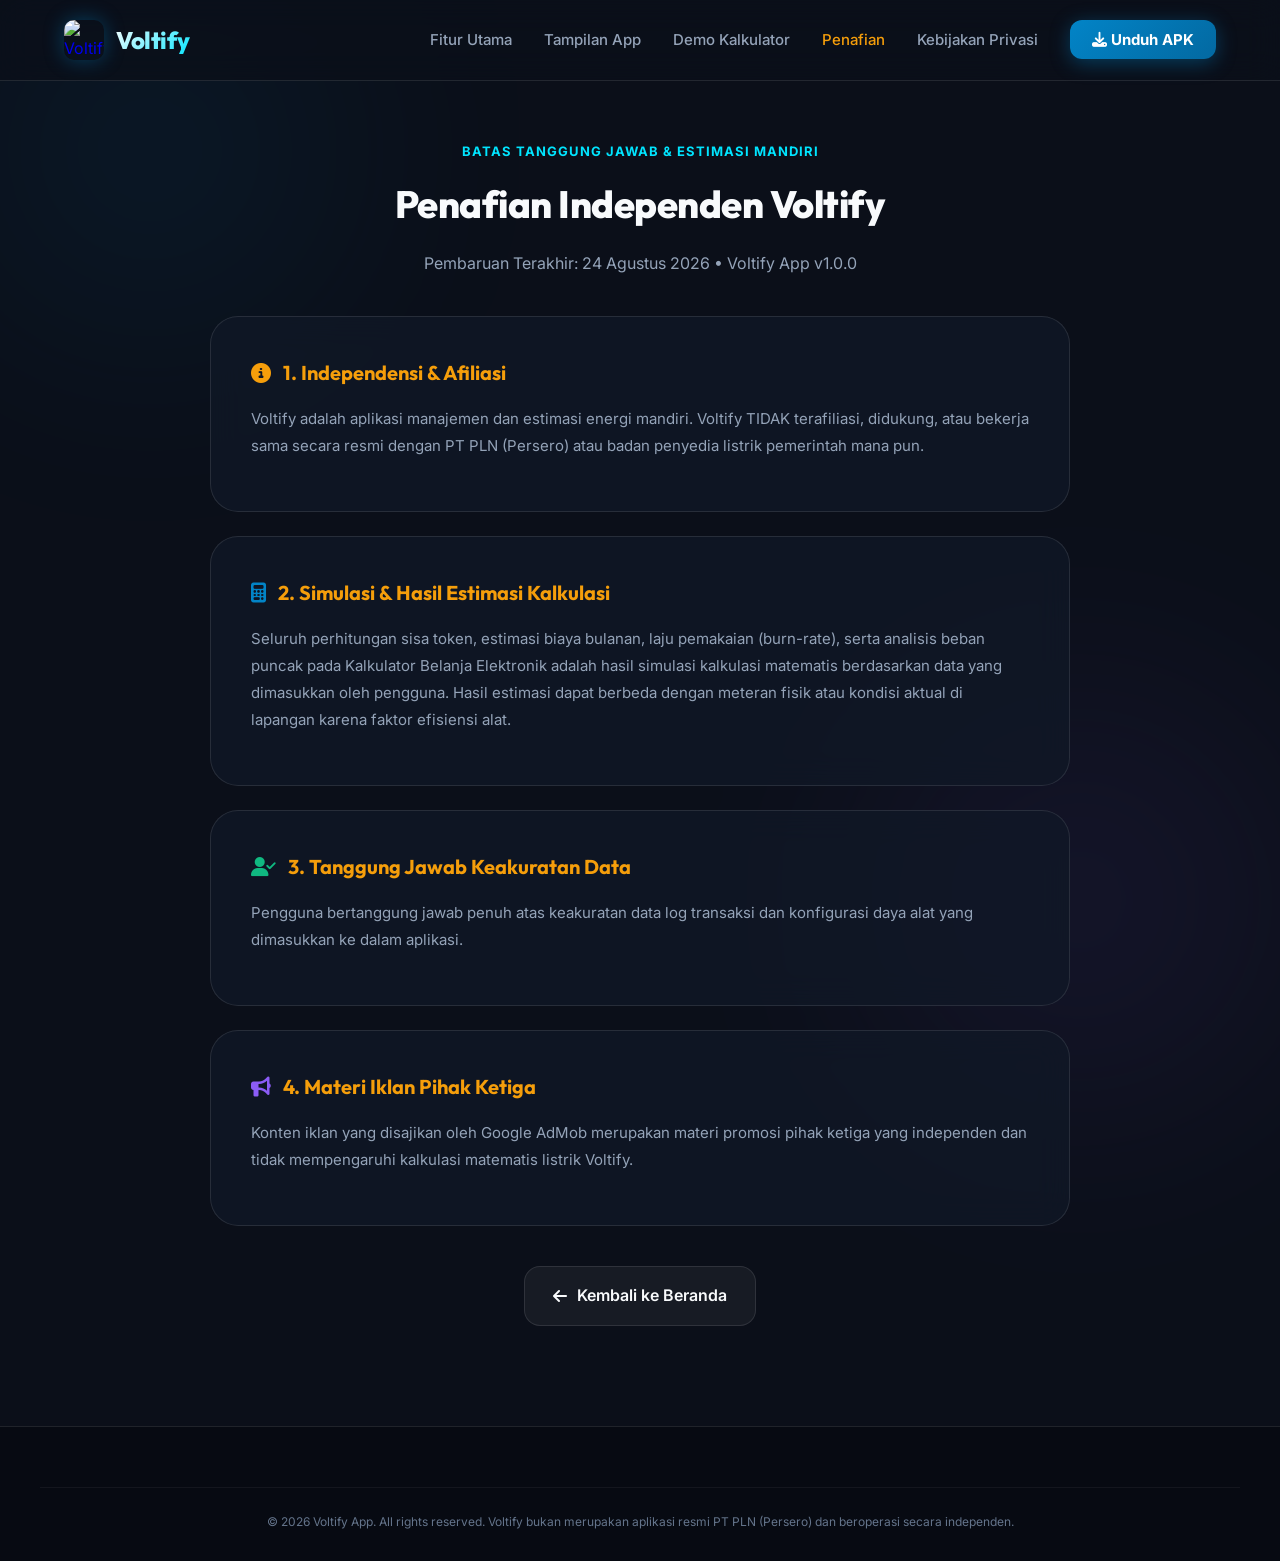
==== disclaimer.html @ 9cc05deb "first commit" ====
<!DOCTYPE html>
<html lang="id">
<head>
  <meta charset="UTF-8">
  <meta name="viewport" content="width=device-width, initial-scale=1.0">
  <title>Disclaimer (Penafian) - Voltify</title>
  <meta name="description" content="Penafian resmi aplikasi Voltify. Penafian independen mandiri non-PLN dan batasan estimasi kalkulasi listrik.">
  <link rel="icon" type="image/png" href="../assets/images/voltify_logo.png">
  <link rel="stylesheet" href="style.css">
  <link rel="stylesheet" href="https://cdnjs.cloudflare.com/ajax/libs/font-awesome/6.4.0/css/all.min.css">
  <style>
    .legal-content {
      padding: 60px 0 100px;
      max-width: 860px;
      margin: 0 auto;
    }
    .legal-card {
      background: var(--card-bg);
      backdrop-filter: blur(16px);
      border: 1px solid var(--card-border);
      border-radius: 28px;
      padding: 40px;
      margin-bottom: 24px;
    }
    .legal-card h2 {
      font-family: var(--font-heading);
      font-size: 20px;
      color: var(--amber-accent);
      margin-bottom: 16px;
      display: flex;
      align-items: center;
      gap: 12px;
    }
    .legal-card p {
      color: var(--text-muted);
      font-size: 15px;
      line-height: 1.8;
      margin-bottom: 12px;
    }
  </style>
</head>
<body>

  <!-- Ambient Lighting Background -->
  <div class="ambient-orb orb-1"></div>
  <div class="ambient-orb orb-2"></div>

  <!-- Header / Navbar -->
  <header>
    <div class="container navbar">
      <a href="index.html" class="brand-logo">
        <img src="../assets/images/voltify_logo.png" alt="Voltify Logo">
        <span class="brand-title">Voltify</span>
      </a>
      <ul class="nav-links">
        <li><a href="index.html#features">Fitur Utama</a></li>
        <li><a href="index.html#showcase">Tampilan App</a></li>
        <li><a href="index.html#calculator">Demo Kalkulator</a></li>
        <li><a href="disclaimer.html" style="color: var(--amber-accent);">Penafian</a></li>
        <li><a href="privacy.html">Kebijakan Privasi</a></li>
        <li><a href="index.html#download" class="btn-cta-nav"><i class="fas fa-download"></i> Unduh APK</a></li>
      </ul>
    </div>
  </header>

  <!-- Legal Main Content -->
  <main class="container legal-content">
    <div style="text-align: center; margin-bottom: 40px;">
      <span class="section-tag">Batas Tanggung Jawab & Estimasi Mandiri</span>
      <h1 class="section-title">Penafian Independen Voltify</h1>
      <p class="section-desc">Pembaruan Terakhir: 24 Agustus 2026 • Voltify App v1.0.0</p>
    </div>

    <div class="legal-card">
      <h2><i class="fas fa-info-circle" style="color: #f59e0b;"></i> 1. Independensi & Afiliasi</h2>
      <p>Voltify adalah aplikasi manajemen dan estimasi energi mandiri. Voltify TIDAK terafiliasi, didukung, atau bekerja sama secara resmi dengan PT PLN (Persero) atau badan penyedia listrik pemerintah mana pun.</p>
    </div>

    <div class="legal-card">
      <h2><i class="fas fa-calculator" style="color: #0284c7;"></i> 2. Simulasi & Hasil Estimasi Kalkulasi</h2>
      <p>Seluruh perhitungan sisa token, estimasi biaya bulanan, laju pemakaian (burn-rate), serta analisis beban puncak pada Kalkulator Belanja Elektronik adalah hasil simulasi kalkulasi matematis berdasarkan data yang dimasukkan oleh pengguna. Hasil estimasi dapat berbeda dengan meteran fisik atau kondisi aktual di lapangan karena faktor efisiensi alat.</p>
    </div>

    <div class="legal-card">
      <h2><i class="fas fa-user-check" style="color: #10b981;"></i> 3. Tanggung Jawab Keakuratan Data</h2>
      <p>Pengguna bertanggung jawab penuh atas keakuratan data log transaksi dan konfigurasi daya alat yang dimasukkan ke dalam aplikasi.</p>
    </div>

    <div class="legal-card">
      <h2><i class="fas fa-bullhorn" style="color: #8b5cf6;"></i> 4. Materi Iklan Pihak Ketiga</h2>
      <p>Konten iklan yang disajikan oleh Google AdMob merupakan materi promosi pihak ketiga yang independen dan tidak mempengaruhi kalkulasi matematis listrik Voltify.</p>
    </div>

    <div style="text-align: center; margin-top: 40px;">
      <a href="index.html" class="btn-secondary"><i class="fas fa-arrow-left"></i> Kembali ke Beranda</a>
    </div>
  </main>

  <!-- Footer -->
  <footer>
    <div class="container footer-bottom">
      &copy; 2026 Voltify App. All rights reserved. Voltify bukan merupakan aplikasi resmi PT PLN (Persero) dan beroperasi secara independen.
    </div>
  </footer>

</body>
</html>
---- style.css ----
/* Voltify Landing Page - Modern Glassmorphic Design System */
@import url('https://fonts.googleapis.com/css2?family=Inter:wght@300;400;500;600;700&family=Outfit:wght@400;500;600;700;800;900&display=swap');

:root {
  --bg-primary: #0b0f19;
  --bg-secondary: #111827;
  --card-bg: rgba(17, 24, 39, 0.75);
  --card-border: rgba(255, 255, 255, 0.1);
  --card-hover-border: rgba(2, 132, 199, 0.5);
  
  --primary-blue: #0284c7;
  --primary-blue-glow: rgba(2, 132, 199, 0.4);
  --cyan-accent: #00e5ff;
  --emerald-accent: #10b981;
  --amber-accent: #f59e0b;
  --violet-accent: #8b5cf6;
  
  --text-main: #f8fafc;
  --text-muted: #94a3b8;
  --text-dim: #64748b;

  --font-heading: 'Outfit', sans-serif;
  --font-body: 'Inter', sans-serif;
}

* {
  margin: 0;
  padding: 0;
  box-sizing: border-box;
  scroll-behavior: smooth;
}

body {
  background-color: var(--bg-primary);
  color: var(--text-main);
  font-family: var(--font-body);
  line-height: 1.6;
  overflow-x: hidden;
  position: relative;
}

/* Background Glowing Ambient Orbs */
.ambient-orb {
  position: absolute;
  border-radius: 50%;
  filter: blur(120px);
  z-index: 0;
  pointer-events: none;
  opacity: 0.5;
}
.orb-1 {
  top: -100px;
  left: -100px;
  width: 500px;
  height: 500px;
  background: radial-gradient(circle, rgba(2, 132, 199, 0.3) 0%, rgba(0, 0, 0, 0) 70%);
}
.orb-2 {
  top: 600px;
  right: -100px;
  width: 600px;
  height: 600px;
  background: radial-gradient(circle, rgba(139, 92, 246, 0.25) 0%, rgba(0, 0, 0, 0) 70%);
}
.orb-3 {
  bottom: 200px;
  left: 10%;
  width: 550px;
  height: 550px;
  background: radial-gradient(circle, rgba(16, 185, 129, 0.2) 0%, rgba(0, 0, 0, 0) 70%);
}

/* Layout Container */
.container {
  max-width: 1200px;
  margin: 0 auto;
  padding: 0 24px;
  position: relative;
  z-index: 1;
}

/* Navigation Bar */
header {
  position: sticky;
  top: 0;
  z-index: 100;
  backdrop-filter: blur(16px);
  -webkit-backdrop-filter: blur(16px);
  background: rgba(11, 15, 25, 0.8);
  border-bottom: 1px solid var(--card-border);
  transition: all 0.3s ease;
}

.navbar {
  display: flex;
  justify-content: space-between;
  align-items: center;
  height: 80px;
}

.brand-logo {
  display: flex;
  align-items: center;
  gap: 12px;
  text-decoration: none;
}

.brand-logo img {
  width: 40px;
  height: 40px;
  border-radius: 10px;
  box-shadow: 0 0 20px rgba(2, 132, 199, 0.4);
}

.brand-title {
  font-family: var(--font-heading);
  font-size: 24px;
  font-weight: 800;
  background: linear-gradient(135deg, #ffffff 0%, var(--cyan-accent) 100%);
  -webkit-background-clip: text;
  -webkit-text-fill-color: transparent;
  letter-spacing: -0.5px;
}

.nav-links {
  display: flex;
  align-items: center;
  gap: 32px;
  list-style: none;
}

.nav-links a {
  color: var(--text-muted);
  text-decoration: none;
  font-weight: 500;
  font-size: 15px;
  transition: color 0.2s ease;
}

.nav-links a:hover {
  color: var(--cyan-accent);
}

.btn-cta-nav {
  padding: 10px 22px;
  background: linear-gradient(135deg, var(--primary-blue), #0369a1);
  color: #fff !important;
  border-radius: 12px;
  font-weight: 700 !important;
  box-shadow: 0 4px 20px var(--primary-blue-glow);
  transition: all 0.3s ease !important;
}

.btn-cta-nav:hover {
  transform: translateY(-2px);
  box-shadow: 0 6px 24px rgba(2, 132, 199, 0.6);
}

/* Hero Section */
.hero {
  padding: 80px 0 100px;
  display: grid;
  grid-template-columns: 1fr 1fr;
  gap: 60px;
  align-items: center;
}

.hero-badge {
  display: inline-flex;
  align-items: center;
  gap: 8px;
  padding: 8px 16px;
  background: rgba(2, 132, 199, 0.12);
  border: 1px solid rgba(2, 132, 199, 0.3);
  border-radius: 30px;
  color: var(--cyan-accent);
  font-size: 13px;
  font-weight: 600;
  margin-bottom: 24px;
}

.hero-badge i {
  font-size: 14px;
}

.hero-title {
  font-family: var(--font-heading);
  font-size: 52px;
  line-height: 1.15;
  font-weight: 900;
  margin-bottom: 24px;
  letter-spacing: -1px;
}

.hero-title span {
  background: linear-gradient(135deg, var(--cyan-accent) 0%, var(--primary-blue) 50%, var(--violet-accent) 100%);
  -webkit-background-clip: text;
  -webkit-text-fill-color: transparent;
}

.hero-subtitle {
  font-size: 18px;
  color: var(--text-muted);
  margin-bottom: 36px;
  font-weight: 400;
  max-width: 520px;
}

.hero-cta-group {
  display: flex;
  align-items: center;
  gap: 16px;
  flex-wrap: wrap;
}

.btn-primary {
  display: inline-flex;
  align-items: center;
  gap: 12px;
  padding: 16px 32px;
  background: linear-gradient(135deg, var(--primary-blue), #0284c7);
  color: #ffffff;
  text-decoration: none;
  font-weight: 700;
  font-size: 16px;
  border-radius: 16px;
  box-shadow: 0 8px 30px var(--primary-blue-glow);
  transition: all 0.3s ease;
  border: none;
  cursor: pointer;
}

.btn-primary:hover {
  transform: translateY(-3px);
  box-shadow: 0 12px 36px rgba(2, 132, 199, 0.6);
}

.btn-secondary {
  display: inline-flex;
  align-items: center;
  gap: 10px;
  padding: 16px 28px;
  background: rgba(255, 255, 255, 0.05);
  color: var(--text-main);
  text-decoration: none;
  font-weight: 600;
  font-size: 16px;
  border-radius: 16px;
  border: 1px solid var(--card-border);
  transition: all 0.3s ease;
}

.btn-secondary:hover {
  background: rgba(255, 255, 255, 0.1);
  border-color: rgba(255, 255, 255, 0.25);
  transform: translateY(-3px);
}

.hero-stats {
  display: flex;
  gap: 40px;
  margin-top: 48px;
  padding-top: 32px;
  border-top: 1px solid var(--card-border);
}

.stat-item h4 {
  font-family: var(--font-heading);
  font-size: 28px;
  font-weight: 800;
  color: var(--cyan-accent);
}

.stat-item p {
  font-size: 13px;
  color: var(--text-muted);
}

/* Mockup Display Card */
.mockup-wrapper {
  position: relative;
  display: flex;
  justify-content: center;
  align-items: center;
}

.phone-card {
  width: 330px;
  background: linear-gradient(180deg, #1e293b 0%, #0f172a 100%);
  border-radius: 36px;
  padding: 16px;
  box-shadow: 0 25px 60px -15px rgba(0, 0, 0, 0.8),
              0 0 40px rgba(2, 132, 199, 0.2);
  border: 2px solid rgba(255, 255, 255, 0.15);
  position: relative;
  z-index: 2;
  transform: perspective(1000px) rotateY(-8deg) rotateX(4deg);
  transition: transform 0.5s ease;
}

.phone-card:hover {
  transform: perspective(1000px) rotateY(0deg) rotateX(0deg);
}

.phone-screen {
  background: #090d16;
  border-radius: 26px;
  overflow: hidden;
  position: relative;
}

.phone-screen img {
  width: 100%;
  height: auto;
  display: block;
  border-radius: 20px;
}

/* App Screenshot Showcase Section */
.showcase-grid {
  display: grid;
  grid-template-columns: repeat(4, 1fr);
  gap: 24px;
}

.showcase-card {
  background: var(--card-bg);
  backdrop-filter: blur(16px);
  border: 1px solid var(--card-border);
  border-radius: 24px;
  padding: 16px;
  transition: all 0.3s ease;
  text-align: center;
}

.showcase-card:hover {
  transform: translateY(-8px);
  border-color: var(--card-hover-border);
  box-shadow: 0 16px 40px rgba(2, 132, 199, 0.2);
}

.showcase-img {
  width: 100%;
  border-radius: 16px;
  display: block;
  margin-bottom: 16px;
  border: 1px solid rgba(255, 255, 255, 0.1);
}

.showcase-card h4 {
  font-family: var(--font-heading);
  font-size: 16px;
  font-weight: 700;
  margin-bottom: 6px;
  color: #fff;
}

.showcase-card p {
  font-size: 12px;
  color: var(--text-muted);
}

.floating-badge-1 {
  position: absolute;
  top: 40px;
  left: -40px;
  background: rgba(17, 24, 39, 0.9);
  backdrop-filter: blur(16px);
  border: 1px solid var(--emerald-accent);
  padding: 12px 18px;
  border-radius: 18px;
  display: flex;
  align-items: center;
  gap: 12px;
  z-index: 3;
  box-shadow: 0 10px 30px rgba(0, 0, 0, 0.5);
  animation: floatAnim 4s ease-in-out infinite;
}

.floating-badge-2 {
  position: absolute;
  bottom: 40px;
  right: -30px;
  background: rgba(17, 24, 39, 0.9);
  backdrop-filter: blur(16px);
  border: 1px solid var(--amber-accent);
  padding: 12px 18px;
  border-radius: 18px;
  display: flex;
  align-items: center;
  gap: 12px;
  z-index: 3;
  box-shadow: 0 10px 30px rgba(0, 0, 0, 0.5);
  animation: floatAnim 4s ease-in-out infinite 2s;
}

@keyframes floatAnim {
  0%, 100% { transform: translateY(0); }
  50% { transform: translateY(-12px); }
}

/* Section Common */
.section {
  padding: 90px 0;
}

.section-header {
  text-align: center;
  max-width: 680px;
  margin: 0 auto 60px;
}

.section-tag {
  color: var(--cyan-accent);
  font-size: 13px;
  font-weight: 700;
  letter-spacing: 1px;
  text-transform: uppercase;
  margin-bottom: 12px;
  display: block;
}

.section-title {
  font-family: var(--font-heading);
  font-size: 38px;
  font-weight: 800;
  margin-bottom: 16px;
  letter-spacing: -0.5px;
}

.section-desc {
  font-size: 16px;
  color: var(--text-muted);
}

/* Features Grid */
.features-grid {
  display: grid;
  grid-template-columns: repeat(3, 1fr);
  gap: 28px;
}

.feature-card {
  background: var(--card-bg);
  backdrop-filter: blur(16px);
  -webkit-backdrop-filter: blur(16px);
  border: 1px solid var(--card-border);
  border-radius: 24px;
  padding: 32px 28px;
  transition: all 0.3s ease;
  position: relative;
  overflow: hidden;
}

.feature-card:hover {
  transform: translateY(-8px);
  border-color: var(--card-hover-border);
  box-shadow: 0 16px 40px rgba(2, 132, 199, 0.15);
}

.feature-icon {
  width: 56px;
  height: 56px;
  border-radius: 16px;
  display: flex;
  align-items: center;
  justify-content: center;
  font-size: 24px;
  margin-bottom: 24px;
}

.icon-blue { background: rgba(2, 132, 199, 0.15); color: var(--primary-blue); }
.icon-cyan { background: rgba(0, 229, 255, 0.15); color: var(--cyan-accent); }
.icon-emerald { background: rgba(16, 185, 129, 0.15); color: var(--emerald-accent); }
.icon-amber { background: rgba(245, 158, 11, 0.15); color: var(--amber-accent); }
.icon-violet { background: rgba(139, 92, 246, 0.15); color: var(--violet-accent); }
.icon-red { background: rgba(239, 68, 68, 0.15); color: #ef4444; }

.feature-card h3 {
  font-family: var(--font-heading);
  font-size: 20px;
  font-weight: 700;
  margin-bottom: 12px;
}

.feature-card p {
  font-size: 14px;
  color: var(--text-muted);
  line-height: 1.6;
}

/* Interactive Calculator Demo Section */
.demo-section {
  background: linear-gradient(180deg, rgba(17, 24, 39, 0.5) 0%, rgba(11, 15, 25, 0.9) 100%);
  border-top: 1px solid var(--card-border);
  border-bottom: 1px solid var(--card-border);
  position: relative;
}

.calc-box {
  background: var(--card-bg);
  backdrop-filter: blur(20px);
  border: 1px solid var(--card-border);
  border-radius: 28px;
  padding: 40px;
  display: grid;
  grid-template-columns: 1.2fr 1fr;
  gap: 40px;
  box-shadow: 0 20px 50px rgba(0,0,0,0.5);
}

.form-group {
  margin-bottom: 20px;
}

.form-group label {
  display: block;
  font-size: 13px;
  font-weight: 600;
  color: var(--text-muted);
  margin-bottom: 8px;
}

.form-control {
  width: 100%;
  padding: 14px 18px;
  background: rgba(15, 23, 42, 0.8);
  border: 1px solid var(--card-border);
  border-radius: 14px;
  color: #fff;
  font-size: 15px;
  font-weight: 500;
  outline: none;
  transition: border-color 0.2s ease;
}

.form-control:focus {
  border-color: var(--primary-blue);
}

.range-slider {
  width: 100%;
  accent-color: var(--primary-blue);
}

.result-card {
  background: linear-gradient(135deg, rgba(2, 132, 199, 0.15), rgba(139, 92, 246, 0.15));
  border: 1px solid rgba(2, 132, 199, 0.4);
  border-radius: 22px;
  padding: 32px;
  display: flex;
  flex-direction: column;
  justify-content: space-between;
}

.res-cost {
  font-family: var(--font-heading);
  font-size: 36px;
  font-weight: 900;
  color: var(--cyan-accent);
  margin: 8px 0;
}

/* FAQ Accordion */
.faq-list {
  max-width: 800px;
  margin: 0 auto;
  display: flex;
  flex-direction: column;
  gap: 16px;
}

.faq-item {
  background: var(--card-bg);
  border: 1px solid var(--card-border);
  border-radius: 20px;
  overflow: hidden;
  transition: all 0.3s ease;
}

.faq-question {
  padding: 20px 24px;
  font-weight: 700;
  font-size: 16px;
  cursor: pointer;
  display: flex;
  justify-content: space-between;
  align-items: center;
}

.faq-answer {
  padding: 0 24px 20px;
  color: var(--text-muted);
  font-size: 14px;
  display: none;
}

.faq-item.active .faq-answer {
  display: block;
}

.faq-item.active .faq-icon {
  transform: rotate(180deg);
}

.faq-icon {
  transition: transform 0.3s ease;
  color: var(--primary-blue);
}

/* Footer */
footer {
  background: #070a12;
  border-top: 1px solid var(--card-border);
  padding: 60px 0 30px;
  color: var(--text-muted);
  font-size: 14px;
}

.footer-grid {
  display: grid;
  grid-template-columns: 2fr 1fr 1fr;
  gap: 40px;
  margin-bottom: 40px;
}

.footer-brand p {
  margin-top: 12px;
  font-size: 13px;
  max-width: 300px;
}

.footer-title {
  color: #fff;
  font-weight: 700;
  font-size: 15px;
  margin-bottom: 16px;
}

.footer-links {
  list-style: none;
}

.footer-links li {
  margin-bottom: 10px;
}

.footer-links a {
  color: var(--text-muted);
  text-decoration: none;
  transition: color 0.2s ease;
}

.footer-links a:hover {
  color: var(--cyan-accent);
}

.footer-bottom {
  text-align: center;
  padding-top: 24px;
  border-top: 1px solid rgba(255, 255, 255, 0.05);
  font-size: 12px;
  color: var(--text-dim);
}

/* Responsive Media Queries */
@media (max-width: 992px) {
  .hero { grid-template-columns: 1fr; text-align: center; gap: 40px; }
  .hero-subtitle { margin: 0 auto 36px; }
  .hero-cta-group { justify-content: center; }
  .hero-stats { justify-content: center; }
  .mockup-wrapper { margin-top: 20px; }
  .features-grid { grid-template-columns: repeat(2, 1fr); }
  .calc-box { grid-template-columns: 1fr; }
  .footer-grid { grid-template-columns: 1fr 1fr; }
}

@media (max-width: 600px) {
  .features-grid { grid-template-columns: 1fr; }
  .hero-title { font-size: 38px; }
  .hero-stats { flex-direction: column; gap: 20px; }
  .nav-links { display: none; }
  .phone-card { width: 290px; }
  .footer-grid { grid-template-columns: 1fr; }
}
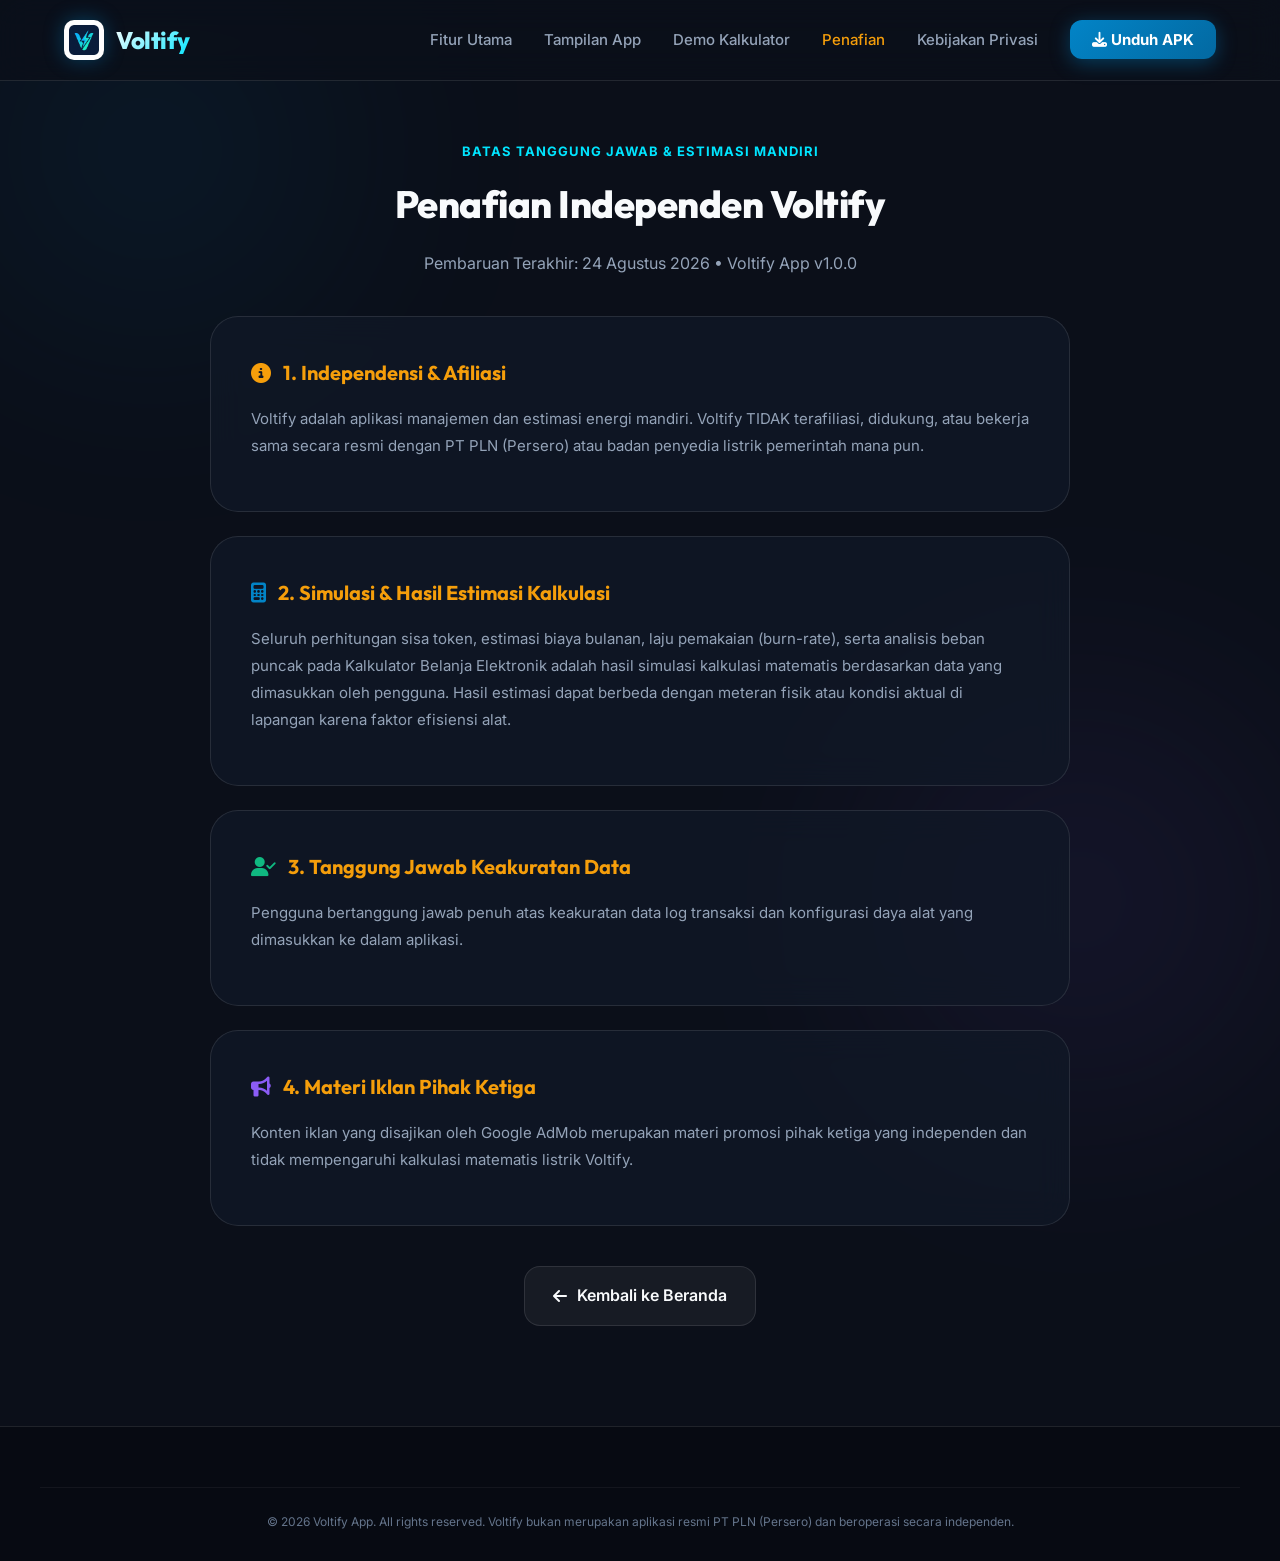
==== commit 99c4ed93: "update" ====
--- a/disclaimer.html
+++ b/disclaimer.html
@@ -5,7 +5,7 @@
   <meta name="viewport" content="width=device-width, initial-scale=1.0">
   <title>Disclaimer (Penafian) - Voltify</title>
   <meta name="description" content="Penafian resmi aplikasi Voltify. Penafian independen mandiri non-PLN dan batasan estimasi kalkulasi listrik.">
-  <link rel="icon" type="image/png" href="../assets/images/voltify_logo.png">
+  <link rel="icon" type="image/png" href="images/voltify_logo.png">
   <link rel="stylesheet" href="style.css">
   <link rel="stylesheet" href="https://cdnjs.cloudflare.com/ajax/libs/font-awesome/6.4.0/css/all.min.css">
   <style>
@@ -49,7 +49,7 @@
   <header>
     <div class="container navbar">
       <a href="index.html" class="brand-logo">
-        <img src="../assets/images/voltify_logo.png" alt="Voltify Logo">
+        <img src="images/voltify_logo.png" alt="Voltify Logo">
         <span class="brand-title">Voltify</span>
       </a>
       <ul class="nav-links">
